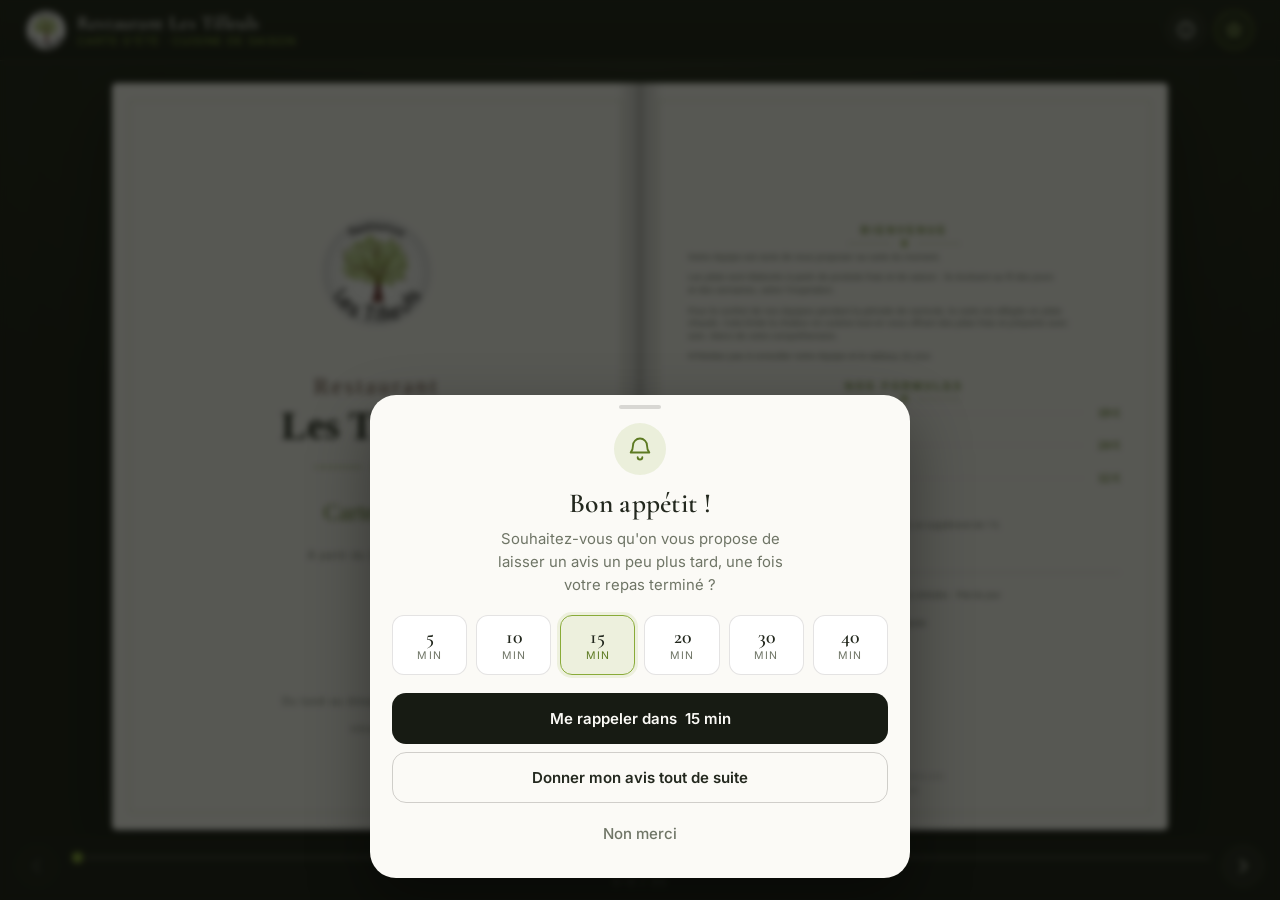
==== index.html @ 64c76f83 "Intègre la carte du Restaurant Les Tilleuls Remplace le menu et l'identité d'exemple par ceux du res" ====
<!DOCTYPE html>
<html lang="fr">
<head>
  <meta charset="utf-8">
  <meta name="viewport" content="width=device-width, initial-scale=1, viewport-fit=cover, maximum-scale=5">
  <meta name="theme-color" content="#171b13">
  <meta name="description" content="Menu du restaurant et espace avis clients.">
  <title>Menu · Restaurant Les Tilleuls</title>

  <link rel="manifest" href="manifest.webmanifest">
  <link rel="icon" href="assets/img/favicon.svg" type="image/svg+xml">
  <link rel="apple-touch-icon" href="assets/img/icon-192.png">
  <meta name="apple-mobile-web-app-capable" content="yes">
  <meta name="apple-mobile-web-app-status-bar-style" content="black-translucent">

  <link rel="preconnect" href="https://fonts.googleapis.com">
  <link rel="preconnect" href="https://fonts.gstatic.com" crossorigin>
  <link rel="stylesheet"
        href="https://fonts.googleapis.com/css2?family=Cormorant+Garamond:wght@500;600;700&family=Inter:wght@400;500;600&display=swap">
  <link rel="stylesheet" href="assets/css/styles.css">
</head>
<body>

<!-- ================= EN-TÊTE ================= -->
<header class="topbar">
  <div class="brand">
    <span class="brand__mark" id="brandMark">LT</span>
    <span class="brand__text">
      <strong id="brandName">Restaurant Les Tilleuls</strong>
      <small id="brandTagline">Carte d'été</small>
    </span>
  </div>

  <div class="topbar__actions">
    <button class="icon-btn" id="infoBtn" type="button" aria-label="Informations pratiques">
      <svg viewBox="0 0 24 24" aria-hidden="true"><circle cx="12" cy="12" r="9"/><path d="M12 11v5M12 7.6v.6"/></svg>
    </button>
    <button class="icon-btn icon-btn--accent" id="reviewBtn" type="button" aria-label="Laisser un avis">
      <svg viewBox="0 0 24 24" aria-hidden="true"><path d="M12 4l2.4 4.9 5.4.8-3.9 3.8.9 5.4-4.8-2.6-4.8 2.6.9-5.4-3.9-3.8 5.4-.8z"/></svg>
    </button>
  </div>
</header>

<!-- ================= MENU / FLIPBOOK ================= -->
<main class="app">
  <section class="menu-section" aria-label="Menu du restaurant">
    <div id="flipbook"></div>
    <p class="hint" id="swipeHint">
      <svg viewBox="0 0 24 24" aria-hidden="true"><path d="M8 12h9M14 8l4 4-4 4"/></svg>
      Glissez pour tourner · double-tapez pour zoomer
    </p>
  </section>
</main>

<!-- ================= MINUTEUR VISIBLE ================= -->
<button class="countdown" id="countdown" type="button" hidden>
  <span class="countdown__ring"><span class="countdown__fill" id="countdownFill"></span></span>
  <span class="countdown__text">
    <strong>Rappel dans <span id="countdownTime">--:--</span></strong>
    <small>Touchez pour donner votre avis maintenant</small>
  </span>
  <span class="countdown__close" id="countdownCancel" role="button" tabindex="0" aria-label="Annuler le rappel">✕</span>
</button>

<!-- ================= POP-UP D'ACCUEIL : RAPPEL ================= -->
<div class="overlay" id="overlay" hidden></div>

<div class="modal" id="reminderModal" role="dialog" aria-modal="true"
     aria-labelledby="reminderTitle" hidden>
  <div class="modal__inner">
    <span class="modal__grip" aria-hidden="true"></span>

    <div class="modal__icon" aria-hidden="true">
      <svg viewBox="0 0 24 24"><path d="M12 3a6 6 0 0 0-6 6c0 3.6-1.2 5-2 6h16c-.8-1-2-2.4-2-6a6 6 0 0 0-6-6zM10 19a2 2 0 0 0 4 0"/></svg>
    </div>

    <h2 id="reminderTitle">Bon appétit&nbsp;!</h2>
    <p class="modal__text">
      Souhaitez-vous qu'on vous propose de laisser un avis un peu plus tard,
      une fois votre repas terminé&nbsp;?
    </p>

    <fieldset class="delays" id="delays">
      <legend class="sr-only">Choisir un délai</legend>
      <!-- rempli par app.js -->
    </fieldset>

    <p class="modal__note" id="permNote" hidden>
      Nous vous enverrons une notification. Sans autorisation, un minuteur
      restera simplement affiché dans l'application.
    </p>

    <div class="modal__actions">
      <button class="btn btn--primary" id="reminderConfirm" type="button" disabled>
        Me rappeler dans <span id="reminderConfirmDelay">15 min</span>
      </button>
      <button class="btn btn--ghost" id="reminderNow" type="button">Donner mon avis tout de suite</button>
      <button class="btn btn--quiet" id="reminderSkip" type="button">Non merci</button>
    </div>
  </div>
</div>

<!-- ================= FORMULAIRE D'AVIS ================= -->
<section class="sheet" id="reviewSheet" role="dialog" aria-modal="true"
         aria-labelledby="reviewTitle" hidden>
  <div class="sheet__inner">
    <header class="sheet__head">
      <span class="modal__grip" aria-hidden="true"></span>
      <button class="sheet__close" id="reviewClose" type="button" aria-label="Fermer">✕</button>
    </header>

    <!-- Étape 1 : le formulaire -->
    <div data-step="form">
      <h2 id="reviewTitle">Votre avis compte</h2>
      <p class="sheet__lead">Comment s'est passé votre moment chez nous&nbsp;?</p>

      <form id="reviewForm" novalidate>
        <div class="stars" id="stars" role="radiogroup" aria-label="Note de 1 à 5 étoiles">
          <button class="star" type="button" data-value="1" role="radio" aria-checked="false" aria-label="1 étoile">
            <svg viewBox="0 0 24 24"><path d="M12 3.5l2.7 5.5 6 .9-4.35 4.2 1 6-5.35-2.8-5.35 2.8 1-6L3.3 9.9l6-.9z"/></svg>
          </button>
          <button class="star" type="button" data-value="2" role="radio" aria-checked="false" aria-label="2 étoiles">
            <svg viewBox="0 0 24 24"><path d="M12 3.5l2.7 5.5 6 .9-4.35 4.2 1 6-5.35-2.8-5.35 2.8 1-6L3.3 9.9l6-.9z"/></svg>
          </button>
          <button class="star" type="button" data-value="3" role="radio" aria-checked="false" aria-label="3 étoiles">
            <svg viewBox="0 0 24 24"><path d="M12 3.5l2.7 5.5 6 .9-4.35 4.2 1 6-5.35-2.8-5.35 2.8 1-6L3.3 9.9l6-.9z"/></svg>
          </button>
          <button class="star" type="button" data-value="4" role="radio" aria-checked="false" aria-label="4 étoiles">
            <svg viewBox="0 0 24 24"><path d="M12 3.5l2.7 5.5 6 .9-4.35 4.2 1 6-5.35-2.8-5.35 2.8 1-6L3.3 9.9l6-.9z"/></svg>
          </button>
          <button class="star" type="button" data-value="5" role="radio" aria-checked="false" aria-label="5 étoiles">
            <svg viewBox="0 0 24 24"><path d="M12 3.5l2.7 5.5 6 .9-4.35 4.2 1 6-5.35-2.8-5.35 2.8 1-6L3.3 9.9l6-.9z"/></svg>
          </button>
        </div>
        <p class="rating-label" id="ratingLabel">Touchez une étoile pour noter</p>
        <p class="route-hint" id="routeHint" hidden></p>

        <label class="field">
          <span class="field__label">Votre commentaire <em>(facultatif)</em></span>
          <textarea id="comment" rows="4" maxlength="1200"
                    placeholder="Le plat, l'accueil, l'ambiance… dites-nous tout."></textarea>
        </label>

        <div class="field">
          <span class="field__label">Une photo de votre plat&nbsp;? <em>(facultatif)</em></span>

          <div class="photo-buttons" id="photoButtons">
            <label class="photo-btn">
              <input type="file" id="photoCamera" accept="image/*" capture="environment" hidden>
              <svg viewBox="0 0 24 24" aria-hidden="true"><path d="M4 8h3l1.5-2h7L17 8h3v11H4z"/><circle cx="12" cy="13" r="3.2"/></svg>
              Prendre une photo
            </label>
            <label class="photo-btn">
              <input type="file" id="photoGallery" accept="image/*" hidden>
              <svg viewBox="0 0 24 24" aria-hidden="true"><path d="M4 5h16v14H4z"/><path d="M4 16l4.5-4.5 3.5 3.5 3-3L20 16"/><circle cx="9" cy="9" r="1.4"/></svg>
              Depuis ma galerie
            </label>
          </div>

          <div class="photo-preview" id="photoPreview" hidden>
            <img id="photoPreviewImg" alt="Aperçu de la photo jointe">
            <button class="photo-remove" id="photoRemove" type="button" aria-label="Retirer la photo">✕</button>
          </div>
          <p class="field__error" id="photoError" role="alert"></p>
        </div>

        <details class="extra">
          <summary>Informations complémentaires (facultatif)</summary>
          <label class="field">
            <span class="field__label">Numéro de table</span>
            <input type="text" id="tableNo" inputmode="numeric" maxlength="10" placeholder="Ex. 12">
          </label>
          <label class="field">
            <span class="field__label">Pour être recontacté</span>
            <input type="text" id="contact" maxlength="120" placeholder="E-mail ou téléphone">
          </label>
        </details>

        <button class="btn btn--primary btn--block" id="reviewSubmit" type="submit" disabled>
          Envoyer mon avis
        </button>
        <p class="legal">
          Vos informations restent chez le restaurant. Aucune donnée n'est
          revendue ni publiée sans votre action.
        </p>
      </form>
    </div>

    <!-- Étape 2a : note >= seuil → plateformes publiques -->
    <div data-step="public" hidden>
      <div class="result result--happy">
        <div class="result__icon" aria-hidden="true">
          <svg viewBox="0 0 24 24"><path d="M12 3.5l2.7 5.5 6 .9-4.35 4.2 1 6-5.35-2.8-5.35 2.8 1-6L3.3 9.9l6-.9z"/></svg>
        </div>
        <h2>Merci beaucoup&nbsp;!</h2>
        <p class="sheet__lead">
          Votre retour nous fait très plaisir. Partagez-le en public&nbsp;: c'est
          ce qui aide le plus une maison comme la nôtre.
        </p>
      </div>

      <div class="platforms" id="platforms"></div>

      <div class="copy-row" id="copyRow" hidden>
        <button class="btn btn--ghost btn--block" id="copyBtn" type="button">Copier mon commentaire</button>
        <small>Vous n'aurez plus qu'à le coller sur la plateforme choisie.</small>
      </div>
      <p class="legal" id="publicPhotoHint" hidden>
        Pensez à joindre votre photo directement sur la plateforme, elle
        n'est pas transférée automatiquement.
      </p>

      <button class="btn btn--quiet btn--block" data-close-sheet type="button">Plus tard</button>
    </div>

    <!-- Étape 2b : note < seuil → conservation interne -->
    <div data-step="prive" hidden>
      <div class="result result--care">
        <div class="result__icon" aria-hidden="true">
          <svg viewBox="0 0 24 24"><path d="M20 12a8 8 0 1 1-3.2-6.4"/><path d="M9 12l2.2 2.2L20 6"/></svg>
        </div>
        <h2>Merci de votre franchise</h2>
        <p class="sheet__lead">
          Votre message vient d'être transmis <strong>directement au gérant</strong>,
          en privé. Il n'est publié nulle part.
        </p>
        <p class="sheet__lead">
          C'est exactement ce genre de retour qui nous permet de corriger le tir.
          Nous en sommes sincèrement désolés et nous espérons vous revoir.
        </p>
      </div>
      <button class="btn btn--primary btn--block" data-close-sheet type="button">Fermer</button>
    </div>
  </div>
</section>

<!-- ================= INFOS PRATIQUES ================= -->
<section class="sheet" id="infoSheet" role="dialog" aria-modal="true" aria-labelledby="infoTitle" hidden>
  <div class="sheet__inner">
    <header class="sheet__head">
      <span class="modal__grip" aria-hidden="true"></span>
      <button class="sheet__close" data-close-sheet type="button" aria-label="Fermer">✕</button>
    </header>
    <h2 id="infoTitle">Informations pratiques</h2>
    <ul class="info-list" id="infoList"></ul>
    <button class="btn btn--quiet btn--block" data-close-sheet type="button">Fermer</button>
  </div>
</section>

<div class="toast" id="toast" role="status" aria-live="polite" hidden></div>

<script src="assets/js/config.js"></script>
<script src="assets/js/db.js"></script>
<script src="assets/js/flipbook.js"></script>
<script src="assets/js/reminder.js"></script>
<script src="assets/js/review.js"></script>
<script src="assets/js/app.js"></script>
</body>
</html>
---- assets/css/styles.css ----
/* ==================================================================
   Restaurant Les Tilleuls — feuille de style principale
   Mobile-first. Palette tirée du logo : feuillage de tilleul, écorce,
   papier crème. Typographie éditoriale.
   ================================================================== */

:root {
  --ink:        #171b13;   /* sous-bois, presque noir */
  --ink-soft:   #202618;
  --ink-line:   #303724;
  --paper:      #fbfaf6;
  --paper-2:    #eef0e6;
  --text:       #23281e;
  --text-soft:  #6f7566;
  --gold:       #89ab38;   /* vert tilleul du logo : couleur d'accent */
  --gold-soft:  #bcd67e;
  --green:      #3d6b33;   /* avis public — vert plus profond que l'accent */
  --red:        #b4553f;   /* avis privé */
  --white-70:   rgba(255, 255, 255, .7);

  --radius:     18px;
  --radius-sm:  12px;
  --shadow-lg:  0 24px 60px rgba(0, 0, 0, .38);
  --shadow-md:  0 10px 30px rgba(0, 0, 0, .22);

  --font-title: "Cormorant Garamond", Georgia, "Times New Roman", serif;
  --font-body:  "Inter", -apple-system, BlinkMacSystemFont, "Segoe UI", Roboto, sans-serif;

  --safe-top:    env(safe-area-inset-top, 0px);
  --safe-bottom: env(safe-area-inset-bottom, 0px);
}

*, *::before, *::after { box-sizing: border-box; }

/* `display: flex/grid` l'emporterait sinon sur l'attribut [hidden] */
[hidden] { display: none !important; }

html, body {
  height: 100%;
  margin: 0;
}

body {
  font-family: var(--font-body);
  background: var(--ink);
  color: var(--paper);
  -webkit-font-smoothing: antialiased;
  -webkit-tap-highlight-color: transparent;
  overscroll-behavior-y: none;
  display: flex;
  flex-direction: column;
}

body.is-locked { overflow: hidden; }

svg {
  width: 100%;
  height: 100%;
  fill: none;
  stroke: currentColor;
  stroke-width: 1.6;
  stroke-linecap: round;
  stroke-linejoin: round;
}

.sr-only {
  position: absolute;
  width: 1px; height: 1px;
  padding: 0; margin: -1px;
  overflow: hidden;
  clip: rect(0 0 0 0);
  white-space: nowrap;
}

/* ============================ EN-TÊTE ============================ */
.topbar {
  display: flex;
  align-items: center;
  justify-content: space-between;
  gap: 12px;
  padding: calc(var(--safe-top) + 10px) 14px 10px;
  background: linear-gradient(180deg, #1c2117, rgba(23, 27, 19, .92));
  border-bottom: 1px solid var(--ink-line);
  position: relative;
  z-index: 5;
}

.brand {
  display: flex;
  align-items: center;
  gap: 11px;
  min-width: 0;
}

.brand__mark {
  flex: none;
  width: 40px; height: 40px;
  display: grid;
  place-items: center;
  border-radius: 50%;
  border: 1px solid var(--gold);
  color: var(--gold-soft);
  font-family: var(--font-title);
  font-size: 1.05rem;
  font-weight: 700;
  letter-spacing: .02em;
  overflow: hidden;
}
.brand__mark--img { border: none; }
.brand__mark img { width: 100%; height: 100%; object-fit: cover; }

.brand__text { display: flex; flex-direction: column; min-width: 0; }
.brand__text strong {
  font-family: var(--font-title);
  font-size: 1.22rem;
  font-weight: 600;
  line-height: 1.15;
  letter-spacing: .01em;
  white-space: nowrap;
  overflow: hidden;
  text-overflow: ellipsis;
}
.brand__text small {
  font-size: .705rem;
  color: var(--gold);
  letter-spacing: .09em;
  text-transform: uppercase;
  white-space: nowrap;
  overflow: hidden;
  text-overflow: ellipsis;
}

.topbar__actions { display: flex; gap: 8px; flex: none; }

.icon-btn {
  width: 40px; height: 40px;
  padding: 9px;
  border-radius: 50%;
  border: 1px solid var(--ink-line);
  background: rgba(255, 255, 255, .04);
  color: var(--paper);
  cursor: pointer;
  transition: transform .15s, background .2s, border-color .2s;
}
.icon-btn:active { transform: scale(.92); }
.icon-btn--accent {
  border-color: rgba(137, 171, 56, .55);
  color: var(--gold-soft);
  background: rgba(137, 171, 56, .1);
}

/* ============================ FLIPBOOK =========================== */
.app { flex: 1; min-height: 0; display: flex; }

.menu-section {
  flex: 1;
  min-height: 0;
  display: flex;
  flex-direction: column;
  position: relative;
}

.fb {
  flex: 1;
  min-height: 0;
  display: flex;
  flex-direction: column;
}

.fb-stage {
  flex: 1;
  min-height: 0;
  position: relative;
  display: grid;
  /* Sans `minmax(0, 1fr)`, la piste implicite se dimensionne sur le contenu :
     sur un écran haut, le livret déborderait en largeur au lieu d'être
     ramené par son `max-width`. */
  grid-template-columns: minmax(0, 1fr);
  grid-template-rows: minmax(0, 1fr);
  place-items: center;
  padding: 14px 12px 4px;
  touch-action: pan-y;
  overflow: hidden;
  background:
    radial-gradient(120% 80% at 50% 0%, #232a1c 0%, var(--ink) 62%);
}
.fb.is-zoomed .fb-stage { touch-action: none; }

/* Les dimensions exactes sont posées en pixels par le script, qui connaît
   les proportions réelles des pages (voir `_fit()`). Les valeurs ci-dessous
   ne servent qu'avant le premier calcul. */
.fb-book {
  position: relative;
  height: 100%;
  width: auto;
  max-width: 100%;
  aspect-ratio: 1 / 1.414;
  perspective: 1900px;
  perspective-origin: 50% 42%;
  transform-origin: center;
  filter: drop-shadow(0 18px 34px rgba(0, 0, 0, .5));
}

.fb.is-spread .fb-book { aspect-ratio: 1.414 / 1; }

.fb-pane,
.fb-face {
  position: absolute;
  top: 0;
  height: 100%;
  overflow: hidden;
  background: var(--paper);
  border-radius: 5px;
}

.fb-pane { z-index: 1; }
.fb-pane--left  { left: 0; width: 100%; display: none; }
.fb-pane--right { left: 0; width: 100%; }

.fb.is-spread .fb-pane--left  { display: block; width: 50%; border-radius: 5px 0 0 5px; }
.fb.is-spread .fb-pane--right { left: 50%; width: 50%; border-radius: 0 5px 5px 0; }

.fb-pane.is-blank { background: var(--paper-2); }

.fb-pane img,
.fb-face img {
  width: 100%;
  height: 100%;
  object-fit: contain;
  display: block;
  user-select: none;
  -webkit-user-drag: none;
}

/* Ombre de reliure au centre du double page */
.fb-gutter {
  display: none;
  position: absolute;
  top: 0; bottom: 0; left: 50%;
  width: 46px;
  margin-left: -23px;
  z-index: 2;
  pointer-events: none;
  background: linear-gradient(90deg,
    rgba(0, 0, 0, 0) 0%,
    rgba(0, 0, 0, .16) 42%,
    rgba(0, 0, 0, .28) 50%,
    rgba(0, 0, 0, .16) 58%,
    rgba(0, 0, 0, 0) 100%);
}
.fb.is-spread .fb-gutter { display: block; }

/* --- La feuille qui tourne --- */
.fb-leaf {
  position: absolute;
  top: 0;
  height: 100%;
  z-index: 4;
  transform-style: preserve-3d;
  will-change: transform;
}

.fb-leaf--next { left: 0; width: 100%; transform-origin: left center; }
.fb-leaf--prev { left: 0; width: 100%; transform-origin: right center; }

.fb.is-spread .fb-leaf--next { left: 50%; width: 50%; transform-origin: left center; }
.fb.is-spread .fb-leaf--prev { left: 0;   width: 50%; transform-origin: right center; }

.fb-face {
  left: 0;
  width: 100%;
  backface-visibility: hidden;
  -webkit-backface-visibility: hidden;
  box-shadow: 0 0 22px rgba(0, 0, 0, .3);
}
.fb-face--back { transform: rotateY(180deg); }

.fb-shade {
  position: absolute;
  inset: 0;
  opacity: 0;
  pointer-events: none;
}
.fb-face--front .fb-shade {
  background: linear-gradient(to left, rgba(0, 0, 0, .55), rgba(0, 0, 0, .05) 55%, transparent 80%);
}
.fb-face--back .fb-shade {
  background: linear-gradient(to right, rgba(0, 0, 0, .5), rgba(0, 0, 0, .05) 55%, transparent 80%);
}
.fb-leaf--prev .fb-face--front .fb-shade {
  background: linear-gradient(to right, rgba(0, 0, 0, .55), rgba(0, 0, 0, .05) 55%, transparent 80%);
}
.fb-leaf--prev .fb-face--back .fb-shade {
  background: linear-gradient(to left, rgba(0, 0, 0, .5), rgba(0, 0, 0, .05) 55%, transparent 80%);
}

/* Zones tactiles gauche / droite */
.fb-hit {
  position: absolute;
  top: 0; bottom: 0;
  width: 26%;
  z-index: 3;
  border: 0;
  padding: 0;
  background: transparent;
  cursor: pointer;
  -webkit-tap-highlight-color: transparent;
}
.fb-hit--prev { left: 0; }
.fb-hit--next { right: 0; }
.fb-hit:disabled { cursor: default; }
.fb.is-zoomed .fb-hit { display: none; }

/* Chargement */
.fb-loader {
  position: absolute;
  inset: 0;
  display: grid;
  place-content: center;
  justify-items: center;
  gap: 14px;
  color: var(--text-soft);
  background: var(--ink);
  z-index: 6;
}
.fb-loader__ring {
  width: 34px; height: 34px;
  border: 2px solid rgba(137, 171, 56, .22);
  border-top-color: var(--gold);
  border-radius: 50%;
  animation: spin .85s linear infinite;
}
.fb-loader__label { font-size: .85rem; letter-spacing: .04em; color: var(--gold-soft); }
.fb-error { text-align: center; color: var(--paper-2); font-size: .9rem; line-height: 1.6; }
.fb-error small { color: var(--text-soft); }

@keyframes spin { to { transform: rotate(360deg); } }

/* Barre de navigation du livret */
.fb-bar {
  flex: none;
  display: flex;
  align-items: center;
  gap: 12px;
  padding: 8px 16px calc(var(--safe-bottom) + 12px);
  background: linear-gradient(180deg, rgba(23, 27, 19, 0), var(--ink) 42%);
}

.fb-btn {
  flex: none;
  width: 42px; height: 42px;
  padding: 10px;
  border-radius: 50%;
  border: 1px solid var(--ink-line);
  background: rgba(255, 255, 255, .04);
  color: var(--paper);
  cursor: pointer;
  transition: opacity .2s, transform .15s;
}
.fb-btn:active { transform: scale(.9); }
.fb-btn:disabled { opacity: .28; cursor: default; }

.fb-progress {
  flex: 1;
  display: flex;
  flex-direction: column;
  align-items: center;
  gap: 4px;
  min-width: 0;
}

.fb-range {
  -webkit-appearance: none;
  appearance: none;
  width: 100%;
  height: 22px;
  background: transparent;
  cursor: pointer;
}
.fb-range::-webkit-slider-runnable-track {
  height: 3px;
  border-radius: 3px;
  background: rgba(255, 255, 255, .14);
}
.fb-range::-moz-range-track {
  height: 3px;
  border-radius: 3px;
  background: rgba(255, 255, 255, .14);
}
.fb-range::-webkit-slider-thumb {
  -webkit-appearance: none;
  width: 15px; height: 15px;
  margin-top: -6px;
  border-radius: 50%;
  background: var(--gold);
  border: 2px solid var(--ink);
}
.fb-range::-moz-range-thumb {
  width: 13px; height: 13px;
  border-radius: 50%;
  background: var(--gold);
  border: 2px solid var(--ink);
}

.fb-count {
  font-size: .72rem;
  letter-spacing: .12em;
  color: var(--text-soft);
  font-variant-numeric: tabular-nums;
}

/* Indication de geste */
.hint {
  position: absolute;
  left: 50%;
  bottom: 78px;
  transform: translateX(-50%);
  display: flex;
  align-items: center;
  gap: 7px;
  margin: 0;
  padding: 8px 14px;
  border-radius: 999px;
  /* Fond sombre opaque : le bandeau passe aussi bien sur la page blanche
     du menu que sur le fond de l'écran. */
  background: rgba(23, 27, 19, .86);
  backdrop-filter: blur(8px);
  border: 1px solid rgba(250, 246, 239, .16);
  color: var(--paper-2);
  font-size: .74rem;
  text-align: center;
  max-width: calc(100% - 28px);
  z-index: 4;
  animation: floatIn .5s .8s both;
  transition: opacity .4s, transform .4s;
}
.hint svg { width: 15px; height: 15px; flex: none; color: var(--gold-soft); }
.hint.is-gone { opacity: 0; transform: translateX(-50%) translateY(8px); }

@keyframes floatIn {
  from { opacity: 0; transform: translateX(-50%) translateY(10px); }
  to   { opacity: 1; transform: translateX(-50%) translateY(0); }
}

/* =========================== MINUTEUR =========================== */
.countdown {
  position: fixed;
  left: 12px; right: 12px;
  bottom: calc(var(--safe-bottom) + 74px);
  z-index: 30;
  display: flex;
  align-items: center;
  gap: 12px;
  padding: 10px 12px;
  border-radius: 999px;
  border: 1px solid rgba(137, 171, 56, .3);
  background: rgba(29, 34, 23, .92);
  backdrop-filter: blur(14px);
  box-shadow: var(--shadow-md);
  color: var(--paper);
  text-align: left;
  cursor: pointer;
  animation: slideUp .4s both;
  font-family: inherit;
}

@keyframes slideUp {
  from { opacity: 0; transform: translateY(14px); }
  to   { opacity: 1; transform: translateY(0); }
}

.countdown__ring {
  flex: none;
  width: 34px; height: 34px;
  border-radius: 50%;
  display: grid;
  place-items: center;
  background: conic-gradient(var(--gold) var(--p, 0%), rgba(255, 255, 255, .12) 0);
}
.countdown__fill {
  width: 26px; height: 26px;
  border-radius: 50%;
  background: var(--ink-soft);
}
.countdown__text { display: flex; flex-direction: column; min-width: 0; flex: 1; }
.countdown__text strong { font-size: .84rem; font-weight: 600; }
.countdown__text small { font-size: .7rem; color: var(--text-soft); }
.countdown__close {
  flex: none;
  width: 28px; height: 28px;
  display: grid;
  place-items: center;
  border-radius: 50%;
  background: rgba(255, 255, 255, .07);
  font-size: .78rem;
  color: var(--paper-2);
}

/* ====================== OVERLAY / MODALE ======================== */
.overlay {
  position: fixed;
  inset: 0;
  z-index: 40;
  background: rgba(9, 11, 7, .68);
  backdrop-filter: blur(3px);
  opacity: 0;
  transition: opacity .3s;
}
.overlay.is-visible { opacity: 1; }

.modal {
  position: fixed;
  z-index: 50;
  left: 0; right: 0; bottom: 0;
  padding: 0 10px calc(var(--safe-bottom) + 10px);
  transform: translateY(102%);
  transition: transform .38s cubic-bezier(.22, .8, .3, 1);
}
.modal.is-open { transform: translateY(0); }

.modal__inner {
  background: var(--paper);
  color: var(--text);
  border-radius: 26px;
  padding: 10px 22px 22px;
  text-align: center;
  box-shadow: var(--shadow-lg);
  max-height: 88vh;
  overflow-y: auto;
}

.modal__grip {
  display: block;
  width: 42px; height: 4px;
  margin: 0 auto 14px;
  border-radius: 4px;
  background: rgba(36, 31, 26, .16);
}

.modal__icon {
  width: 52px; height: 52px;
  margin: 4px auto 12px;
  padding: 12px;
  border-radius: 50%;
  background: rgba(137, 171, 56, .14);
  color: #5d7a22;
}

.modal h2, .sheet h2 {
  font-family: var(--font-title);
  font-size: 1.72rem;
  font-weight: 600;
  margin: 0 0 8px;
  letter-spacing: .01em;
}

.modal__text {
  margin: 0 auto 18px;
  max-width: 34ch;
  font-size: .93rem;
  line-height: 1.55;
  color: var(--text-soft);
}

.modal__note {
  margin: 14px 0 0;
  font-size: .74rem;
  line-height: 1.5;
  color: var(--text-soft);
}

/* Choix des délais */
.delays {
  display: grid;
  grid-template-columns: repeat(3, 1fr);
  gap: 9px;
  border: 0;
  padding: 0;
  margin: 0 0 18px;
}

.delay {
  display: flex;
  flex-direction: column;
  align-items: center;
  gap: 1px;
  padding: 12px 4px;
  border-radius: var(--radius-sm);
  border: 1.5px solid rgba(36, 31, 26, .12);
  background: #fff;
  color: var(--text);
  font-family: inherit;
  cursor: pointer;
  transition: all .18s;
}
.delay strong { font-size: 1.24rem; font-weight: 600; font-family: var(--font-title); line-height: 1; }
.delay small { font-size: .66rem; text-transform: uppercase; letter-spacing: .1em; color: var(--text-soft); }
.delay:active { transform: scale(.95); }
.delay.is-on {
  border-color: var(--gold);
  background: rgba(137, 171, 56, .13);
  box-shadow: 0 0 0 3px rgba(137, 171, 56, .13);
}
.delay.is-on small { color: #5d7a22; }

.modal__actions { display: flex; flex-direction: column; gap: 8px; }

/* ============================ BOUTONS =========================== */
.btn {
  display: inline-flex;
  align-items: center;
  justify-content: center;
  gap: 8px;
  padding: 15px 20px;
  border-radius: 14px;
  border: 1.5px solid transparent;
  font-family: inherit;
  font-size: .94rem;
  font-weight: 600;
  cursor: pointer;
  transition: transform .15s, opacity .2s, background .2s;
}
.btn:active { transform: scale(.97); }
.btn--block { width: 100%; }

.btn--primary { background: var(--ink); color: var(--paper); }
.btn--primary:disabled { opacity: .35; cursor: default; }

.btn--ghost {
  background: transparent;
  border-color: rgba(36, 31, 26, .2);
  color: var(--text);
}
.btn--quiet {
  background: transparent;
  color: var(--text-soft);
  font-weight: 500;
  padding: 12px;
}

.btn.is-loading { opacity: .6; pointer-events: none; }

/* ====================== FEUILLE (BOTTOM SHEET) ================== */
.sheet {
  position: fixed;
  z-index: 50;
  left: 0; right: 0; bottom: 0;
  max-height: 94dvh;
  transform: translateY(102%);
  transition: transform .38s cubic-bezier(.22, .8, .3, 1);
}
.sheet.is-open { transform: translateY(0); }

.sheet__inner {
  background: var(--paper);
  color: var(--text);
  border-radius: 26px 26px 0 0;
  padding: 10px 20px calc(var(--safe-bottom) + 24px);
  max-height: 94dvh;
  overflow-y: auto;
  -webkit-overflow-scrolling: touch;
  box-shadow: var(--shadow-lg);
}

.sheet__head { position: relative; }
.sheet__close {
  position: absolute;
  top: -2px; right: -6px;
  width: 34px; height: 34px;
  border: 0;
  border-radius: 50%;
  background: rgba(36, 31, 26, .06);
  color: var(--text-soft);
  font-size: .86rem;
  cursor: pointer;
}

.sheet__lead {
  margin: 0 0 16px;
  font-size: .92rem;
  line-height: 1.6;
  color: var(--text-soft);
}
.sheet__lead strong { color: var(--text); }

/* ============================ ÉTOILES =========================== */
.stars {
  display: flex;
  justify-content: center;
  gap: 4px;
  margin: 6px 0 6px;
}

.star {
  width: 52px; height: 52px;
  padding: 6px;
  border: 0;
  background: none;
  color: rgba(36, 31, 26, .18);
  cursor: pointer;
  transition: transform .18s cubic-bezier(.34, 1.6, .64, 1), color .18s;
}
.star svg { fill: currentColor; stroke: none; }
.star:active { transform: scale(.86); }
.star.is-on { color: var(--gold); transform: scale(1.06); }

.rating-label {
  text-align: center;
  margin: 0 0 12px;
  font-size: .88rem;
  font-weight: 500;
  color: var(--text-soft);
  min-height: 1.2em;
}

.route-hint {
  margin: 0 0 18px;
  padding: 11px 14px;
  border-radius: var(--radius-sm);
  font-size: .8rem;
  line-height: 1.5;
  border-left: 3px solid;
}
.route-hint--public  { background: rgba(61, 107, 51, .1);  border-color: var(--green); color: #2e5527; }
.route-hint--private { background: rgba(180, 85, 63, .09); border-color: var(--red);   color: #8d4231; }

/* ============================ CHAMPS ============================ */
.field { display: block; margin: 0 0 18px; }

.field__label {
  display: block;
  margin-bottom: 7px;
  font-size: .82rem;
  font-weight: 600;
  letter-spacing: .01em;
}
.field__label em { font-style: normal; font-weight: 400; color: var(--text-soft); }

.field textarea,
.field input[type="text"] {
  width: 100%;
  padding: 13px 14px;
  border-radius: var(--radius-sm);
  border: 1.5px solid rgba(36, 31, 26, .14);
  background: #fff;
  color: var(--text);
  font-family: inherit;
  font-size: 1rem; /* 16px : évite le zoom auto sur iOS */
  resize: vertical;
  transition: border-color .2s, box-shadow .2s;
}
.field textarea:focus,
.field input[type="text"]:focus {
  outline: none;
  border-color: var(--gold);
  box-shadow: 0 0 0 3px rgba(137, 171, 56, .16);
}

.field__error { margin: 6px 0 0; font-size: .78rem; color: var(--red); }

.extra { margin: 0 0 18px; }
.extra summary {
  cursor: pointer;
  font-size: .82rem;
  font-weight: 500;
  color: var(--text-soft);
  padding: 8px 0;
  list-style: none;
}
.extra summary::-webkit-details-marker { display: none; }
.extra summary::before { content: "+ "; color: var(--gold); font-weight: 700; }
.extra[open] summary::before { content: "– "; }

/* ============================ PHOTO ============================= */
.photo-buttons { display: grid; grid-template-columns: 1fr 1fr; gap: 9px; }
.photo-buttons.is-busy { opacity: .5; pointer-events: none; }

.photo-btn {
  display: flex;
  flex-direction: column;
  align-items: center;
  justify-content: center;
  gap: 7px;
  padding: 16px 8px;
  border-radius: var(--radius-sm);
  border: 1.5px dashed rgba(36, 31, 26, .2);
  background: #fff;
  font-size: .78rem;
  font-weight: 500;
  text-align: center;
  color: var(--text);
  cursor: pointer;
  transition: border-color .2s, background .2s, transform .15s;
}
.photo-btn svg { width: 24px; height: 24px; color: var(--gold); }
.photo-btn:active { transform: scale(.97); border-color: var(--gold); }

.photo-preview {
  position: relative;
  border-radius: var(--radius-sm);
  overflow: hidden;
  background: #000;
  aspect-ratio: 4 / 3;
}
.photo-preview img { width: 100%; height: 100%; object-fit: cover; display: block; }

.photo-remove {
  position: absolute;
  top: 8px; right: 8px;
  width: 32px; height: 32px;
  border: 0;
  border-radius: 50%;
  background: rgba(0, 0, 0, .62);
  color: #fff;
  font-size: .8rem;
  cursor: pointer;
  backdrop-filter: blur(4px);
}

.legal {
  margin: 14px 0 0;
  font-size: .72rem;
  line-height: 1.55;
  color: var(--text-soft);
  text-align: center;
}

/* ====================== ÉCRANS DE RÉSULTAT ====================== */
.result { text-align: center; padding: 6px 0 18px; }

.result__icon {
  width: 62px; height: 62px;
  margin: 0 auto 14px;
  padding: 15px;
  border-radius: 50%;
  animation: pop .45s cubic-bezier(.34, 1.56, .64, 1) both;
}
.result--happy .result__icon { background: rgba(137, 171, 56, .16); color: var(--gold); }
.result--happy .result__icon svg { fill: currentColor; stroke: none; }
.result--care .result__icon  { background: rgba(61, 107, 51, .12); color: var(--green); }

@keyframes pop {
  from { opacity: 0; transform: scale(.5); }
  to   { opacity: 1; transform: scale(1); }
}

.platforms { display: flex; flex-direction: column; gap: 9px; margin-bottom: 16px; }

.platform {
  display: flex;
  align-items: center;
  gap: 12px;
  padding: 14px 16px;
  border-radius: var(--radius-sm);
  border: 1.5px solid rgba(36, 31, 26, .12);
  background: #fff;
  color: var(--text);
  text-decoration: none;
  transition: transform .15s, border-color .2s, box-shadow .2s;
}
.platform:active { transform: scale(.98); }
.platform:hover { border-color: var(--brand); box-shadow: 0 4px 14px rgba(0, 0, 0, .07); }

.platform__dot {
  flex: none;
  width: 12px; height: 12px;
  border-radius: 50%;
  background: var(--brand, var(--gold));
}
.platform__text { flex: 1; display: flex; flex-direction: column; }
.platform__text strong { font-size: .95rem; font-weight: 600; }
.platform__text small { font-size: .74rem; color: var(--text-soft); }
.platform__go { width: 18px; height: 18px; flex: none; color: var(--text-soft); }

.copy-row { margin-bottom: 12px; text-align: center; }
.copy-row small { display: block; margin-top: 7px; font-size: .72rem; color: var(--text-soft); }

/* ========================= INFOS PRATIQUES ====================== */
.info-list { list-style: none; margin: 0 0 18px; padding: 0; }
.info-list li {
  padding: 13px 0;
  border-bottom: 1px solid rgba(36, 31, 26, .09);
  display: flex;
  flex-direction: column;
  gap: 3px;
}
.info-list small {
  font-size: .68rem;
  text-transform: uppercase;
  letter-spacing: .1em;
  color: var(--text-soft);
}
.info-list a { color: var(--text); font-weight: 500; text-decoration: none; border-bottom: 1px solid var(--gold); align-self: flex-start; }

/* ============================= TOAST ============================ */
.toast {
  position: fixed;
  left: 50%;
  bottom: calc(var(--safe-bottom) + 24px);
  transform: translate(-50%, 16px);
  z-index: 60;
  max-width: min(90vw, 420px);
  padding: 13px 18px;
  border-radius: 14px;
  background: rgba(26, 31, 21, .96);
  border: 1px solid rgba(137, 171, 56, .28);
  color: var(--paper);
  font-size: .84rem;
  line-height: 1.45;
  text-align: center;
  box-shadow: var(--shadow-md);
  opacity: 0;
  transition: opacity .3s, transform .3s;
  pointer-events: none;
}
.toast.is-visible { opacity: 1; transform: translate(-50%, 0); }

/* Le minuteur occupe déjà le bas de l'écran : on remonte le message. */
body.has-countdown .toast { bottom: calc(var(--safe-bottom) + 142px); }

/* =========================== TABLETTE + ======================== */
@media (min-width: 640px) {
  .modal, .sheet { left: 50%; right: auto; width: min(560px, 100vw); transform: translate(-50%, 102%); }
  .modal.is-open, .sheet.is-open { transform: translate(-50%, 0); }
  .modal { padding-bottom: calc(var(--safe-bottom) + 22px); }
  .delays { grid-template-columns: repeat(6, 1fr); }
  .countdown { left: 50%; right: auto; transform: translateX(-50%); width: min(440px, 92vw); }
  @keyframes slideUp {
    from { opacity: 0; transform: translate(-50%, 14px); }
    to   { opacity: 1; transform: translate(-50%, 0); }
  }
}

@media (min-width: 820px) {
  .topbar { padding-inline: 26px; }
  .fb-stage { padding: 22px 24px 6px; }
  .hint { bottom: 84px; }
}

/* ==================== PRÉFÉRENCES SYSTÈME ====================== */
@media (prefers-reduced-motion: reduce) {
  *, *::before, *::after {
    animation-duration: .01ms !important;
    animation-iteration-count: 1 !important;
    transition-duration: .01ms !important;
  }
}

@media print {
  .topbar, .fb-bar, .countdown, .hint, .modal, .sheet, .overlay, .toast { display: none !important; }
}
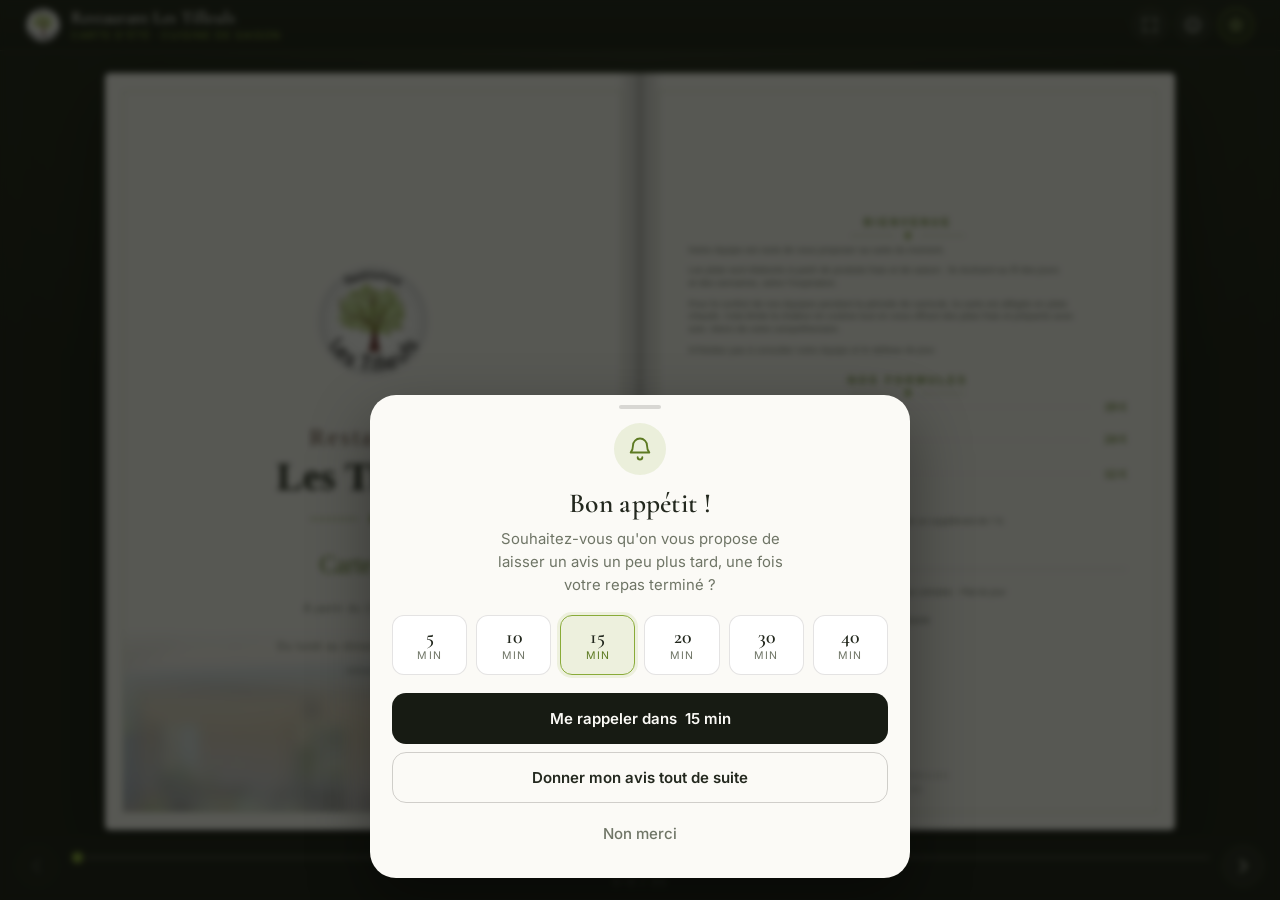
==== commit 0b9260bc: "Corrige les notifications Android, ajoute le plein écran et des photos d'ambiance Notifications — de" ====
--- a/index.html
+++ b/index.html
@@ -32,6 +32,9 @@
   </div>
 
   <div class="topbar__actions">
+    <button class="icon-btn" id="fsBtn" type="button" aria-label="Plein écran" hidden>
+      <svg viewBox="0 0 24 24" aria-hidden="true"><path d="M4 9V4h5M20 9V4h-5M4 15v5h5M20 15v5h-5"/></svg>
+    </button>
     <button class="icon-btn" id="infoBtn" type="button" aria-label="Informations pratiques">
       <svg viewBox="0 0 24 24" aria-hidden="true"><circle cx="12" cy="12" r="9"/><path d="M12 11v5M12 7.6v.6"/></svg>
     </button>
@@ -86,8 +89,8 @@
     </fieldset>
 
     <p class="modal__note" id="permNote" hidden>
-      Nous vous enverrons une notification. Sans autorisation, un minuteur
-      restera simplement affiché dans l'application.
+      Nous vous enverrons une notification&nbsp;: gardez simplement cette page
+      ouverte. Sans autorisation, un minuteur reste affiché dans l'application.
     </p>
 
     <div class="modal__actions">
--- a/assets/css/styles.css
+++ b/assets/css/styles.css
@@ -78,7 +78,7 @@
   align-items: center;
   justify-content: space-between;
   gap: 12px;
-  padding: calc(var(--safe-top) + 10px) 14px 10px;
+  padding: calc(var(--safe-top) + 7px) 12px 7px;
   background: linear-gradient(180deg, #1c2117, rgba(23, 27, 19, .92));
   border-bottom: 1px solid var(--ink-line);
   position: relative;
@@ -94,7 +94,7 @@
 
 .brand__mark {
   flex: none;
-  width: 40px; height: 40px;
+  width: 34px; height: 34px;
   display: grid;
   place-items: center;
   border-radius: 50%;
@@ -112,7 +112,7 @@
 .brand__text { display: flex; flex-direction: column; min-width: 0; }
 .brand__text strong {
   font-family: var(--font-title);
-  font-size: 1.22rem;
+  font-size: 1.1rem;
   font-weight: 600;
   line-height: 1.15;
   letter-spacing: .01em;
@@ -121,7 +121,7 @@
   text-overflow: ellipsis;
 }
 .brand__text small {
-  font-size: .705rem;
+  font-size: .66rem;
   color: var(--gold);
   letter-spacing: .09em;
   text-transform: uppercase;
@@ -130,11 +130,14 @@
   text-overflow: ellipsis;
 }
 
-.topbar__actions { display: flex; gap: 8px; flex: none; }
+.topbar__actions { display: flex; gap: 7px; flex: none; }
+
+/* En plein écran, la barre du navigateur disparaît : on récupère la place. */
+body.is-fullscreen .topbar { padding-top: 7px; }
 
 .icon-btn {
-  width: 40px; height: 40px;
-  padding: 9px;
+  width: 36px; height: 36px;
+  padding: 8px;
   border-radius: 50%;
   border: 1px solid var(--ink-line);
   background: rgba(255, 255, 255, .04);
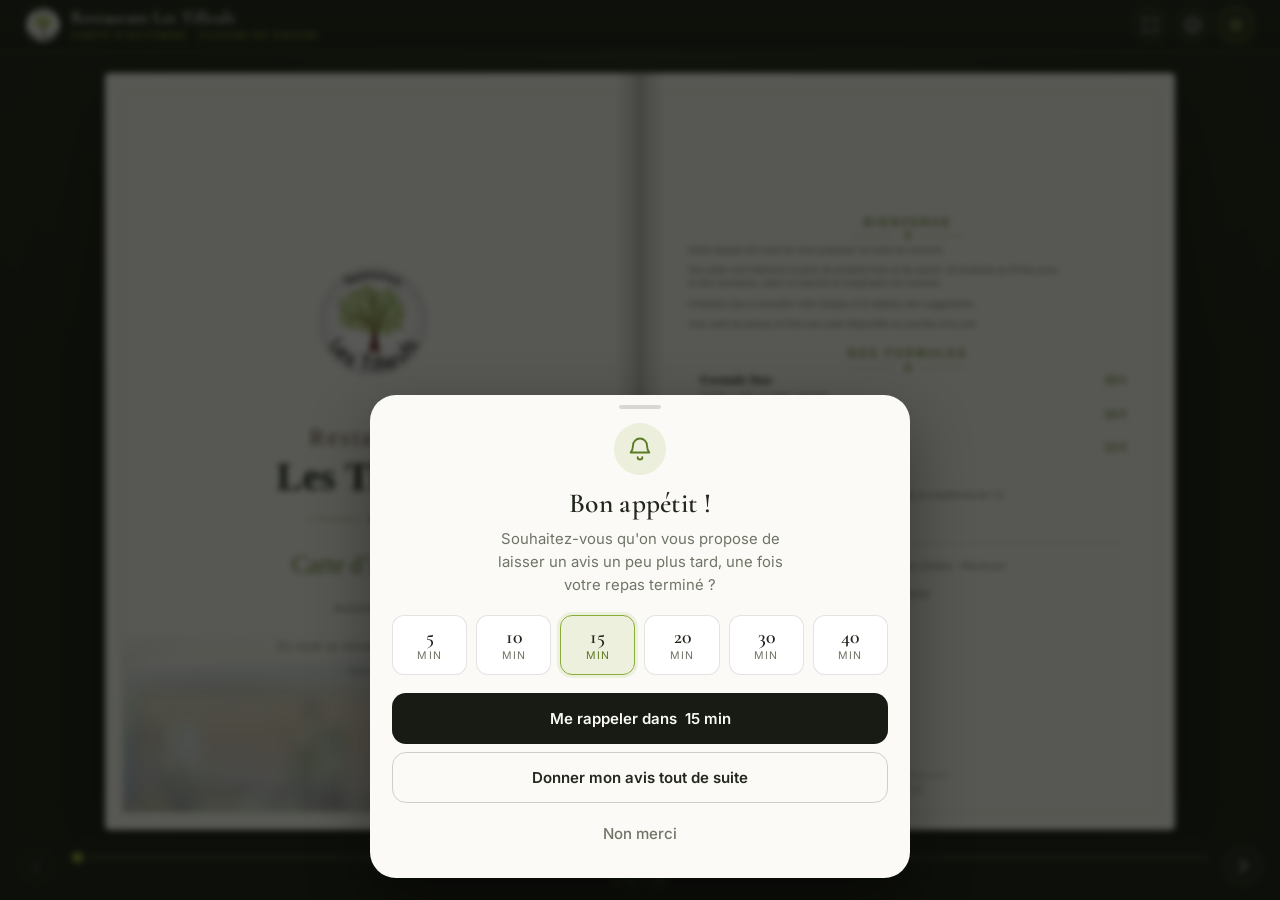
==== commit a204d65a: "Passe à la carte d'automne 2026 La carte d'été est remplacée par celle d'automne, transcrite depuis " ====
--- a/index.html
+++ b/index.html
@@ -250,12 +250,40 @@
   </div>
 </section>
 
+<!-- ================= LE MOMENT DESSERT ================= -->
+<section class="sheet" id="dessertSheet" role="dialog" aria-modal="true"
+         aria-labelledby="dessertTitle" hidden>
+  <div class="sheet__inner">
+    <header class="sheet__head">
+      <span class="modal__grip" aria-hidden="true"></span>
+      <button class="sheet__close" data-close-sheet type="button" aria-label="Fermer">✕</button>
+    </header>
+
+    <div class="dessert-photos" id="dessertFigure" hidden></div>
+
+    <h2 id="dessertTitle">Encore un peu de place&nbsp;?</h2>
+    <p class="sheet__lead" id="dessertLead"></p>
+
+    <ul class="dessert-list" id="dessertList"></ul>
+
+    <button class="btn btn--primary btn--block" id="dessertOpen" type="button">
+      Voir les desserts
+    </button>
+    <button class="btn btn--quiet btn--block" id="dessertLater" type="button">
+      Une autre fois
+    </button>
+  </div>
+</section>
+
 <div class="toast" id="toast" role="status" aria-live="polite" hidden></div>
 
 <script src="assets/js/config.js"></script>
+<script src="assets/js/contenu.js"></script>
+<script src="assets/js/serveur.js"></script>
 <script src="assets/js/db.js"></script>
 <script src="assets/js/flipbook.js"></script>
 <script src="assets/js/reminder.js"></script>
+<script src="assets/js/desserts.js"></script>
 <script src="assets/js/review.js"></script>
 <script src="assets/js/app.js"></script>
 </body>
--- a/assets/css/styles.css
+++ b/assets/css/styles.css
@@ -894,6 +894,58 @@
   color: var(--text-soft);
 }
 .info-list a { color: var(--text); font-weight: 500; text-decoration: none; border-bottom: 1px solid var(--gold); align-self: flex-start; }
+
+/* ========================= MOMENT DESSERT ======================= */
+.dessert-photos {
+  display: grid;
+  grid-template-columns: minmax(0, 1fr);
+  gap: 8px;
+  margin: 0 0 18px;
+}
+.dessert-photos--duo { grid-template-columns: repeat(2, minmax(0, 1fr)); }
+.dessert-photos img {
+  width: 100%;
+  /* Ratio fixé avant le chargement : la feuille ne sursaute pas quand les
+     photos arrivent. Carré comme les fichiers, pour ne rien rogner. */
+  aspect-ratio: 1 / 1;
+  object-fit: cover;
+  display: block;
+  border-radius: var(--radius-sm);
+  background: rgba(36, 31, 26, .06);
+}
+
+.dessert-list { list-style: none; margin: 2px 0 20px; padding: 0; }
+.dessert-list li {
+  display: flex;
+  align-items: baseline;
+  gap: 10px;
+  padding: 11px 0;
+  border-bottom: 1px solid rgba(36, 31, 26, .09);
+}
+.dessert-list li:last-child { border-bottom: 0; }
+.dessert-list__nom { font-weight: 500; color: var(--text); }
+/* Filet de conduite : l'œil relie le nom au prix sans colonne rigide. */
+.dessert-list__fil {
+  flex: 1;
+  height: 0;
+  border-bottom: 1px dotted rgba(36, 31, 26, .28);
+  transform: translateY(-3px);
+}
+.dessert-list__prix {
+  font-family: var(--font-title);
+  font-size: 1.05rem;
+  color: var(--gold);
+  white-space: nowrap;
+}
+.dessert-list__note {
+  display: block;
+  margin-top: 2px;
+  font-size: .78rem;
+  line-height: 1.4;
+  color: var(--text-soft);
+}
+/* Le bloc de texte prend ce qu'il lui faut, le filet absorbe le reste. */
+.dessert-list__texte { flex: 0 1 auto; min-width: 0; }
 
 /* ============================= TOAST ============================ */
 .toast {
@@ -952,3 +1004,31 @@
 @media print {
   .topbar, .fb-bar, .countdown, .hint, .modal, .sheet, .overlay, .toast { display: none !important; }
 }
+
+/* ==================== BANDEAU D'APERÇU GÉRANT =================== */
+.preview-bar {
+  flex: none;
+  display: flex;
+  align-items: center;
+  gap: 10px;
+  padding: calc(var(--safe-top) + 7px) 12px 7px;
+  background: var(--gold);
+  color: #16200c;
+  font-size: .76rem;
+  font-weight: 500;
+  line-height: 1.35;
+}
+.preview-bar + .topbar { padding-top: 7px; }
+.preview-bar button {
+  flex: none;
+  margin-left: auto;
+  border: 0;
+  border-radius: 8px;
+  padding: 6px 11px;
+  background: rgba(0, 0, 0, .22);
+  color: #16200c;
+  font-family: inherit;
+  font-size: .74rem;
+  font-weight: 600;
+  cursor: pointer;
+}
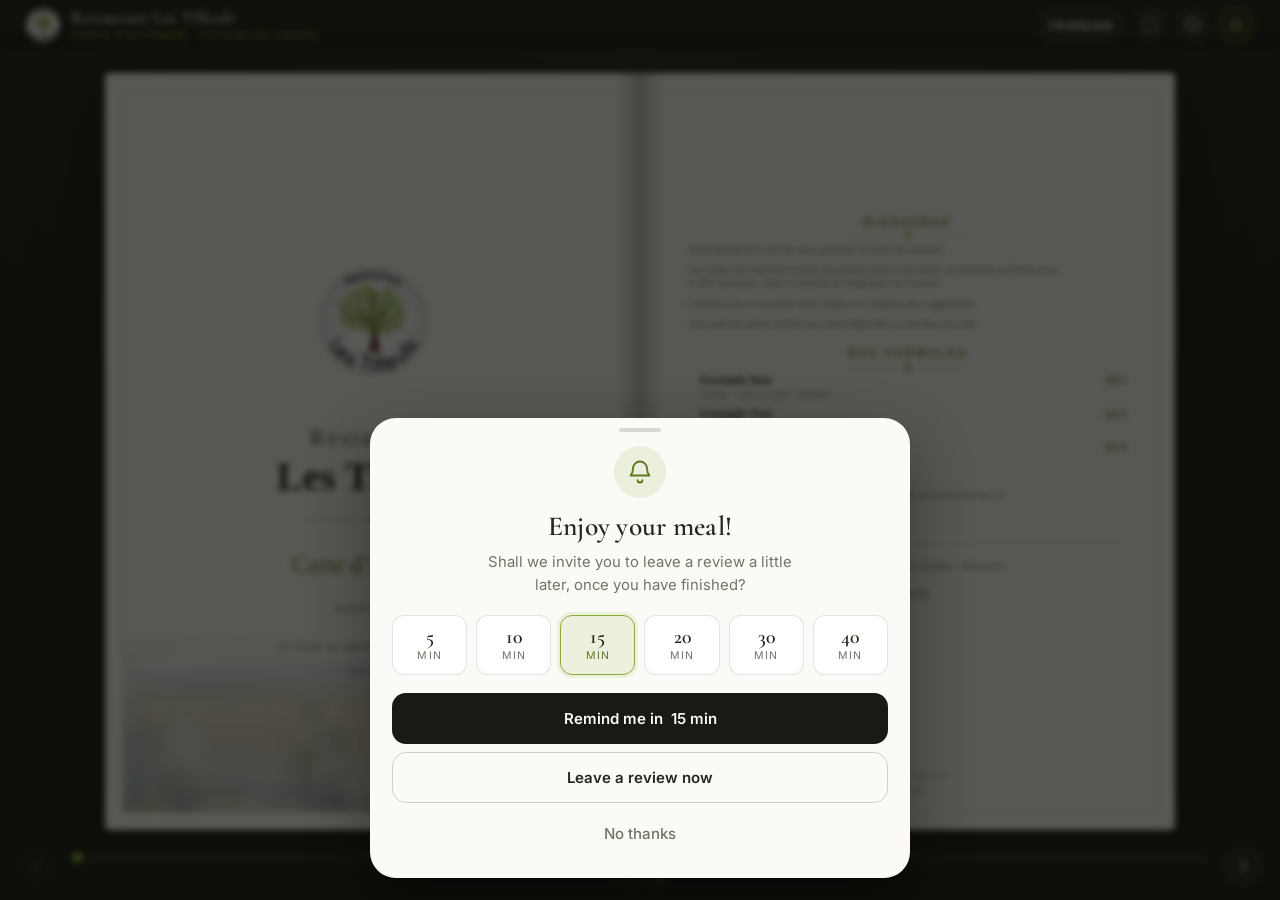
==== commit bcd23963: "Sert l'application en anglais aux téléphones qui le sont Un client dont le téléphone est réglé en an" ====
--- a/index.html
+++ b/index.html
@@ -32,13 +32,20 @@
   </div>
 
   <div class="topbar__actions">
-    <button class="icon-btn" id="fsBtn" type="button" aria-label="Plein écran" hidden>
+    <button class="icon-btn icon-btn--lang" id="langBtn" type="button"
+            data-t="nav.langueTitre" data-t-attr="aria-label">
+      <span id="langLabel" data-t="nav.langue">English</span>
+    </button>
+    <button class="icon-btn" id="fsBtn" type="button" aria-label="Plein écran"
+            data-t="nav.pleinEcran" data-t-attr="aria-label" hidden>
       <svg viewBox="0 0 24 24" aria-hidden="true"><path d="M4 9V4h5M20 9V4h-5M4 15v5h5M20 15v5h-5"/></svg>
     </button>
-    <button class="icon-btn" id="infoBtn" type="button" aria-label="Informations pratiques">
+    <button class="icon-btn" id="infoBtn" type="button" aria-label="Informations pratiques"
+            data-t="nav.infos" data-t-attr="aria-label">
       <svg viewBox="0 0 24 24" aria-hidden="true"><circle cx="12" cy="12" r="9"/><path d="M12 11v5M12 7.6v.6"/></svg>
     </button>
-    <button class="icon-btn icon-btn--accent" id="reviewBtn" type="button" aria-label="Laisser un avis">
+    <button class="icon-btn icon-btn--accent" id="reviewBtn" type="button" aria-label="Laisser un avis"
+            data-t="nav.avis" data-t-attr="aria-label">
       <svg viewBox="0 0 24 24" aria-hidden="true"><path d="M12 4l2.4 4.9 5.4.8-3.9 3.8.9 5.4-4.8-2.6-4.8 2.6.9-5.4-3.9-3.8 5.4-.8z"/></svg>
     </button>
   </div>
@@ -50,7 +57,7 @@
     <div id="flipbook"></div>
     <p class="hint" id="swipeHint">
       <svg viewBox="0 0 24 24" aria-hidden="true"><path d="M8 12h9M14 8l4 4-4 4"/></svg>
-      Glissez pour tourner · double-tapez pour zoomer
+      <span data-t="carte.indice">Glissez pour tourner · double-tapez pour zoomer</span>
     </p>
   </section>
 </main>
@@ -59,8 +66,8 @@
 <button class="countdown" id="countdown" type="button" hidden>
   <span class="countdown__ring"><span class="countdown__fill" id="countdownFill"></span></span>
   <span class="countdown__text">
-    <strong>Rappel dans <span id="countdownTime">--:--</span></strong>
-    <small>Touchez pour donner votre avis maintenant</small>
+    <strong><span data-t="rappel.dans">Rappel dans</span> <span id="countdownTime">--:--</span></strong>
+    <small data-t="rappel.toucher">Touchez pour donner votre avis maintenant</small>
   </span>
   <span class="countdown__close" id="countdownCancel" role="button" tabindex="0" aria-label="Annuler le rappel">✕</span>
 </button>
@@ -77,28 +84,30 @@
       <svg viewBox="0 0 24 24"><path d="M12 3a6 6 0 0 0-6 6c0 3.6-1.2 5-2 6h16c-.8-1-2-2.4-2-6a6 6 0 0 0-6-6zM10 19a2 2 0 0 0 4 0"/></svg>
     </div>
 
-    <h2 id="reminderTitle">Bon appétit&nbsp;!</h2>
-    <p class="modal__text">
+    <h2 id="reminderTitle" data-t="rappel.titre">Bon appétit&nbsp;!</h2>
+    <p class="modal__text" data-t="rappel.texte">
       Souhaitez-vous qu'on vous propose de laisser un avis un peu plus tard,
       une fois votre repas terminé&nbsp;?
     </p>
 
     <fieldset class="delays" id="delays">
-      <legend class="sr-only">Choisir un délai</legend>
+      <legend class="sr-only" data-t="rappel.choisir">Choisir un délai</legend>
       <!-- rempli par app.js -->
     </fieldset>
 
-    <p class="modal__note" id="permNote" hidden>
+    <p class="modal__note" id="permNote" data-t="rappel.note" hidden>
       Nous vous enverrons une notification&nbsp;: gardez simplement cette page
       ouverte. Sans autorisation, un minuteur reste affiché dans l'application.
     </p>
 
     <div class="modal__actions">
       <button class="btn btn--primary" id="reminderConfirm" type="button" disabled>
-        Me rappeler dans <span id="reminderConfirmDelay">15 min</span>
+        <span data-t="rappel.valider">Me rappeler dans</span> <span id="reminderConfirmDelay">15 min</span>
       </button>
-      <button class="btn btn--ghost" id="reminderNow" type="button">Donner mon avis tout de suite</button>
-      <button class="btn btn--quiet" id="reminderSkip" type="button">Non merci</button>
+      <button class="btn btn--ghost" id="reminderNow" type="button"
+              data-t="rappel.maintenant">Donner mon avis tout de suite</button>
+      <button class="btn btn--quiet" id="reminderSkip" type="button"
+              data-t="rappel.non">Non merci</button>
     </div>
   </div>
 </div>
@@ -109,13 +118,14 @@
   <div class="sheet__inner">
     <header class="sheet__head">
       <span class="modal__grip" aria-hidden="true"></span>
-      <button class="sheet__close" id="reviewClose" type="button" aria-label="Fermer">✕</button>
+      <button class="sheet__close" id="reviewClose" type="button" aria-label="Fermer"
+              data-t="avis.fermer" data-t-attr="aria-label">✕</button>
     </header>
 
     <!-- Étape 1 : le formulaire -->
     <div data-step="form">
-      <h2 id="reviewTitle">Votre avis compte</h2>
-      <p class="sheet__lead">Comment s'est passé votre moment chez nous&nbsp;?</p>
+      <h2 id="reviewTitle" data-t="avis.titre">Votre avis compte</h2>
+      <p class="sheet__lead" data-t="avis.accroche">Comment s'est passé votre moment chez nous&nbsp;?</p>
 
       <form id="reviewForm" novalidate>
         <div class="stars" id="stars" role="radiogroup" aria-label="Note de 1 à 5 étoiles">
@@ -135,54 +145,57 @@
             <svg viewBox="0 0 24 24"><path d="M12 3.5l2.7 5.5 6 .9-4.35 4.2 1 6-5.35-2.8-5.35 2.8 1-6L3.3 9.9l6-.9z"/></svg>
           </button>
         </div>
-        <p class="rating-label" id="ratingLabel">Touchez une étoile pour noter</p>
+        <p class="rating-label" id="ratingLabel" data-t="avis.noter">Touchez une étoile pour noter</p>
         <p class="route-hint" id="routeHint" hidden></p>
 
         <label class="field">
-          <span class="field__label">Votre commentaire <em>(facultatif)</em></span>
+          <span class="field__label"><span data-t="avis.commentaire">Votre commentaire</span> <em data-t="avis.facultatif">(facultatif)</em></span>
           <textarea id="comment" rows="4" maxlength="1200"
-                    placeholder="Le plat, l'accueil, l'ambiance… dites-nous tout."></textarea>
+                    placeholder="Le plat, l'accueil, l'ambiance… dites-nous tout."
+                    data-t="avis.commentairePlaceholder" data-t-attr="placeholder"></textarea>
         </label>
 
         <div class="field">
-          <span class="field__label">Une photo de votre plat&nbsp;? <em>(facultatif)</em></span>
+          <span class="field__label"><span data-t="avis.photo">Une photo de votre plat&nbsp;?</span> <em data-t="avis.facultatif">(facultatif)</em></span>
 
           <div class="photo-buttons" id="photoButtons">
             <label class="photo-btn">
               <input type="file" id="photoCamera" accept="image/*" capture="environment" hidden>
               <svg viewBox="0 0 24 24" aria-hidden="true"><path d="M4 8h3l1.5-2h7L17 8h3v11H4z"/><circle cx="12" cy="13" r="3.2"/></svg>
-              Prendre une photo
+              <span data-t="avis.photoAppareil">Prendre une photo</span>
             </label>
             <label class="photo-btn">
               <input type="file" id="photoGallery" accept="image/*" hidden>
               <svg viewBox="0 0 24 24" aria-hidden="true"><path d="M4 5h16v14H4z"/><path d="M4 16l4.5-4.5 3.5 3.5 3-3L20 16"/><circle cx="9" cy="9" r="1.4"/></svg>
-              Depuis ma galerie
+              <span data-t="avis.photoGalerie">Depuis ma galerie</span>
             </label>
           </div>
 
           <div class="photo-preview" id="photoPreview" hidden>
             <img id="photoPreviewImg" alt="Aperçu de la photo jointe">
-            <button class="photo-remove" id="photoRemove" type="button" aria-label="Retirer la photo">✕</button>
+            <button class="photo-remove" id="photoRemove" type="button" aria-label="Retirer la photo"
+                    data-t="avis.photoRetirer" data-t-attr="aria-label">✕</button>
           </div>
           <p class="field__error" id="photoError" role="alert"></p>
         </div>
 
         <details class="extra">
-          <summary>Informations complémentaires (facultatif)</summary>
+          <summary data-t="avis.complement">Informations complémentaires (facultatif)</summary>
           <label class="field">
-            <span class="field__label">Numéro de table</span>
+            <span class="field__label" data-t="avis.table">Numéro de table</span>
             <input type="text" id="tableNo" inputmode="numeric" maxlength="10" placeholder="Ex. 12">
           </label>
           <label class="field">
-            <span class="field__label">Pour être recontacté</span>
-            <input type="text" id="contact" maxlength="120" placeholder="E-mail ou téléphone">
+            <span class="field__label" data-t="avis.contact">Pour être recontacté</span>
+            <input type="text" id="contact" maxlength="120" placeholder="E-mail ou téléphone"
+                   data-t="avis.contactPlaceholder" data-t-attr="placeholder">
           </label>
         </details>
 
         <button class="btn btn--primary btn--block" id="reviewSubmit" type="submit" disabled>
-          Envoyer mon avis
+          <span data-t="avis.envoyer">Envoyer mon avis</span>
         </button>
-        <p class="legal">
+        <p class="legal" data-t="avis.mentions">
           Vos informations restent chez le restaurant. Aucune donnée n'est
           revendue ni publiée sans votre action.
         </p>
@@ -195,8 +208,8 @@
         <div class="result__icon" aria-hidden="true">
           <svg viewBox="0 0 24 24"><path d="M12 3.5l2.7 5.5 6 .9-4.35 4.2 1 6-5.35-2.8-5.35 2.8 1-6L3.3 9.9l6-.9z"/></svg>
         </div>
-        <h2>Merci beaucoup&nbsp;!</h2>
-        <p class="sheet__lead">
+        <h2 data-t="avis.merci">Merci beaucoup&nbsp;!</h2>
+        <p class="sheet__lead" data-t="avis.merciTexte">
           Votre retour nous fait très plaisir. Partagez-le en public&nbsp;: c'est
           ce qui aide le plus une maison comme la nôtre.
         </p>
@@ -205,15 +218,17 @@
       <div class="platforms" id="platforms"></div>
 
       <div class="copy-row" id="copyRow" hidden>
-        <button class="btn btn--ghost btn--block" id="copyBtn" type="button">Copier mon commentaire</button>
-        <small>Vous n'aurez plus qu'à le coller sur la plateforme choisie.</small>
+        <button class="btn btn--ghost btn--block" id="copyBtn" type="button"
+                data-t="avis.copier">Copier mon commentaire</button>
+        <small data-t="avis.collerAilleurs">Vous n'aurez plus qu'à le coller sur la plateforme choisie.</small>
       </div>
-      <p class="legal" id="publicPhotoHint" hidden>
+      <p class="legal" id="publicPhotoHint" data-t="avis.photoNonTransmise" hidden>
         Pensez à joindre votre photo directement sur la plateforme, elle
         n'est pas transférée automatiquement.
       </p>
 
-      <button class="btn btn--quiet btn--block" data-close-sheet type="button">Plus tard</button>
+      <button class="btn btn--quiet btn--block" data-close-sheet type="button"
+              data-t="avis.plusTard">Plus tard</button>
     </div>
 
     <!-- Étape 2b : note < seuil → conservation interne -->
@@ -222,17 +237,18 @@
         <div class="result__icon" aria-hidden="true">
           <svg viewBox="0 0 24 24"><path d="M20 12a8 8 0 1 1-3.2-6.4"/><path d="M9 12l2.2 2.2L20 6"/></svg>
         </div>
-        <h2>Merci de votre franchise</h2>
-        <p class="sheet__lead">
+        <h2 data-t="avis.merciFranchise">Merci de votre franchise</h2>
+        <p class="sheet__lead" data-t="avis.priveTexte">
           Votre message vient d'être transmis <strong>directement au gérant</strong>,
           en privé. Il n'est publié nulle part.
         </p>
-        <p class="sheet__lead">
+        <p class="sheet__lead" data-t="avis.priveSuite">
           C'est exactement ce genre de retour qui nous permet de corriger le tir.
           Nous en sommes sincèrement désolés et nous espérons vous revoir.
         </p>
       </div>
-      <button class="btn btn--primary btn--block" data-close-sheet type="button">Fermer</button>
+      <button class="btn btn--primary btn--block" data-close-sheet type="button"
+              data-t="avis.fermer">Fermer</button>
     </div>
   </div>
 </section>
@@ -242,11 +258,13 @@
   <div class="sheet__inner">
     <header class="sheet__head">
       <span class="modal__grip" aria-hidden="true"></span>
-      <button class="sheet__close" data-close-sheet type="button" aria-label="Fermer">✕</button>
+      <button class="sheet__close" data-close-sheet type="button" aria-label="Fermer"
+              data-t="avis.fermer" data-t-attr="aria-label">✕</button>
     </header>
-    <h2 id="infoTitle">Informations pratiques</h2>
+    <h2 id="infoTitle" data-t="infos.titre">Informations pratiques</h2>
     <ul class="info-list" id="infoList"></ul>
-    <button class="btn btn--quiet btn--block" data-close-sheet type="button">Fermer</button>
+    <button class="btn btn--quiet btn--block" data-close-sheet type="button"
+            data-t="avis.fermer">Fermer</button>
   </div>
 </section>
 
@@ -256,7 +274,8 @@
   <div class="sheet__inner">
     <header class="sheet__head">
       <span class="modal__grip" aria-hidden="true"></span>
-      <button class="sheet__close" data-close-sheet type="button" aria-label="Fermer">✕</button>
+      <button class="sheet__close" data-close-sheet type="button" aria-label="Fermer"
+              data-t="avis.fermer" data-t-attr="aria-label">✕</button>
     </header>
 
     <div class="dessert-photos" id="dessertFigure" hidden></div>
@@ -267,16 +286,17 @@
     <ul class="dessert-list" id="dessertList"></ul>
 
     <button class="btn btn--primary btn--block" id="dessertOpen" type="button">
-      Voir les desserts
+      <span data-t="dessert.voir">Voir les desserts</span>
     </button>
     <button class="btn btn--quiet btn--block" id="dessertLater" type="button">
-      Une autre fois
+      <span data-t="dessert.plusTard">Une autre fois</span>
     </button>
   </div>
 </section>
 
 <div class="toast" id="toast" role="status" aria-live="polite" hidden></div>
 
+<script src="assets/js/i18n.js"></script>
 <script src="assets/js/config.js"></script>
 <script src="assets/js/contenu.js"></script>
 <script src="assets/js/serveur.js"></script>
--- a/assets/css/styles.css
+++ b/assets/css/styles.css
@@ -146,6 +146,17 @@
   transition: transform .15s, background .2s, border-color .2s;
 }
 .icon-btn:active { transform: scale(.92); }
+
+/* Le bouton de langue porte un mot, pas un pictogramme : un drapeau
+   désignerait un pays, jamais une langue. */
+.icon-btn--lang {
+  width: auto;
+  padding: 0 11px;
+  border-radius: 18px;
+  font: 600 .72rem/36px var(--font-body);
+  letter-spacing: .06em;
+  text-transform: uppercase;
+}
 .icon-btn--accent {
   border-color: rgba(137, 171, 56, .55);
   color: var(--gold-soft);
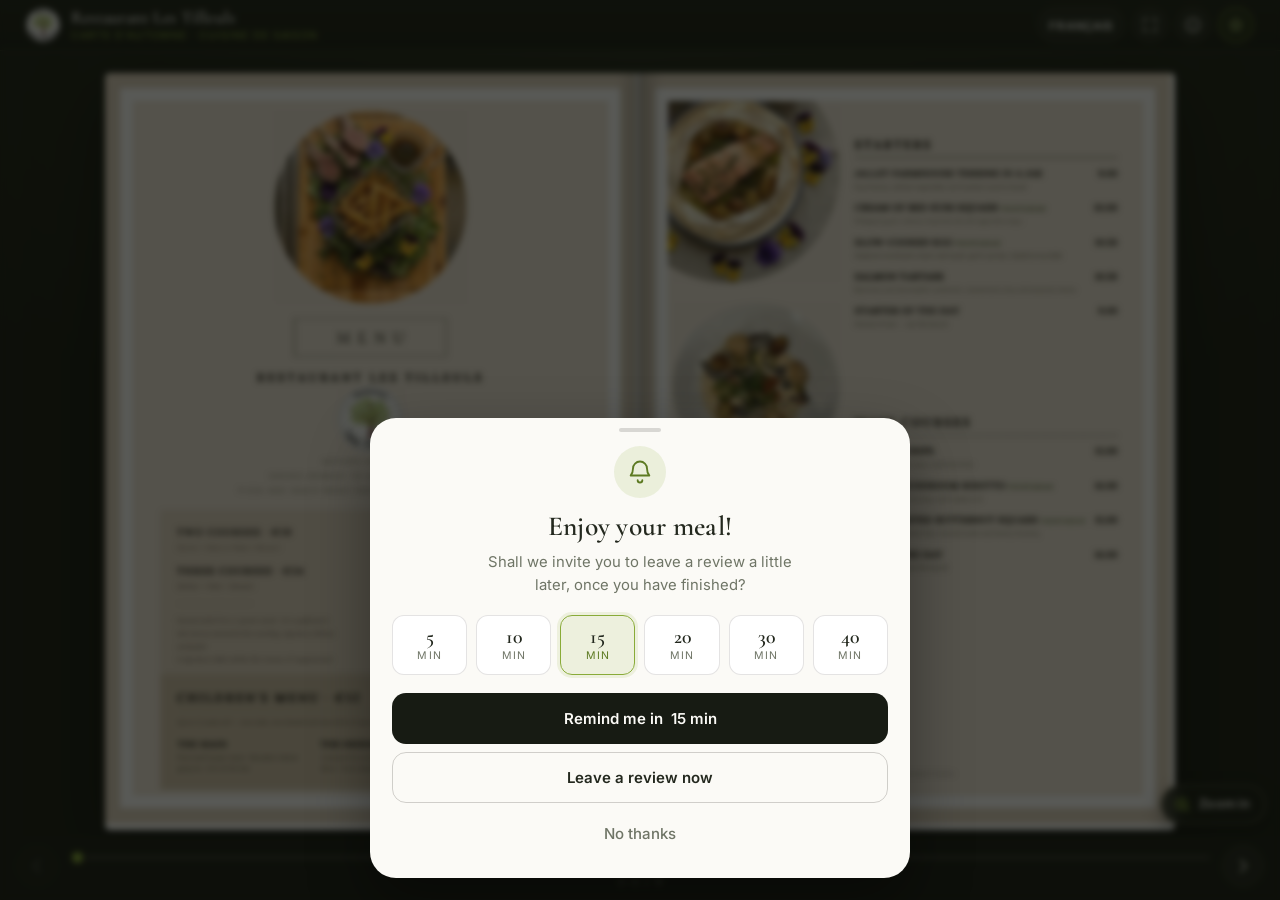
==== commit 388fb376: "Rend les prix lisibles sur un téléphone, sans toucher à la carte Un écran de téléphone fait 390 poin" ====
--- a/index.html
+++ b/index.html
@@ -57,7 +57,7 @@
     <div id="flipbook"></div>
     <p class="hint" id="swipeHint">
       <svg viewBox="0 0 24 24" aria-hidden="true"><path d="M8 12h9M14 8l4 4-4 4"/></svg>
-      <span data-t="carte.indice">Glissez pour tourner · double-tapez pour zoomer</span>
+      <span data-t="carte.indice">Glissez pour tourner · touchez «&nbsp;Agrandir&nbsp;» pour lire de près</span>
     </p>
   </section>
 </main>
--- a/assets/css/styles.css
+++ b/assets/css/styles.css
@@ -349,6 +349,48 @@
 .fb-error small { color: var(--text-soft); }
 
 @keyframes spin { to { transform: rotate(360deg); } }
+
+/* Loupe de lecture --------------------------------------------------
+   Une page A4 réduite à la largeur d'un téléphone ramène les prix à
+   sept pixels : lisibles de justesse, pénibles à table. Le bouton est
+   donc posé sur la carte, visible sans qu'on ait rien à deviner — la
+   double touche et le pincement restent des raccourcis, pas le seul
+   chemin. */
+.fb-zoom {
+  position: absolute;
+  right: 14px;
+  bottom: 12px;
+  z-index: 3;
+  display: none;
+  align-items: center;
+  gap: 7px;
+  padding: 9px 15px 9px 11px;
+  border-radius: 999px;
+  border: 1px solid rgba(214, 199, 160, .34);
+  background: rgba(23, 27, 19, .82);
+  -webkit-backdrop-filter: blur(6px);
+  backdrop-filter: blur(6px);
+  color: var(--paper);
+  font: 600 .78rem/1 "Inter", system-ui, sans-serif;
+  letter-spacing: .02em;
+  cursor: pointer;
+  box-shadow: 0 6px 18px rgba(0, 0, 0, .4);
+  transition: transform .15s, background .2s;
+}
+.fb.is-ready .fb-zoom { display: inline-flex; }
+.fb-zoom:active { transform: scale(.94); }
+.fb-zoom svg {
+  width: 19px; height: 19px;
+  fill: none;
+  stroke: var(--gold);
+  stroke-width: 1.9;
+  stroke-linecap: round;
+}
+.fb-zoom__moins { display: none; }
+.fb-zoom.is-on { background: rgba(122, 138, 74, .92); border-color: transparent; }
+.fb-zoom.is-on .fb-zoom__plus { display: none; }
+.fb-zoom.is-on .fb-zoom__moins { display: block; }
+.fb-zoom.is-on svg { stroke: var(--paper); }
 
 /* Barre de navigation du livret */
 .fb-bar {
